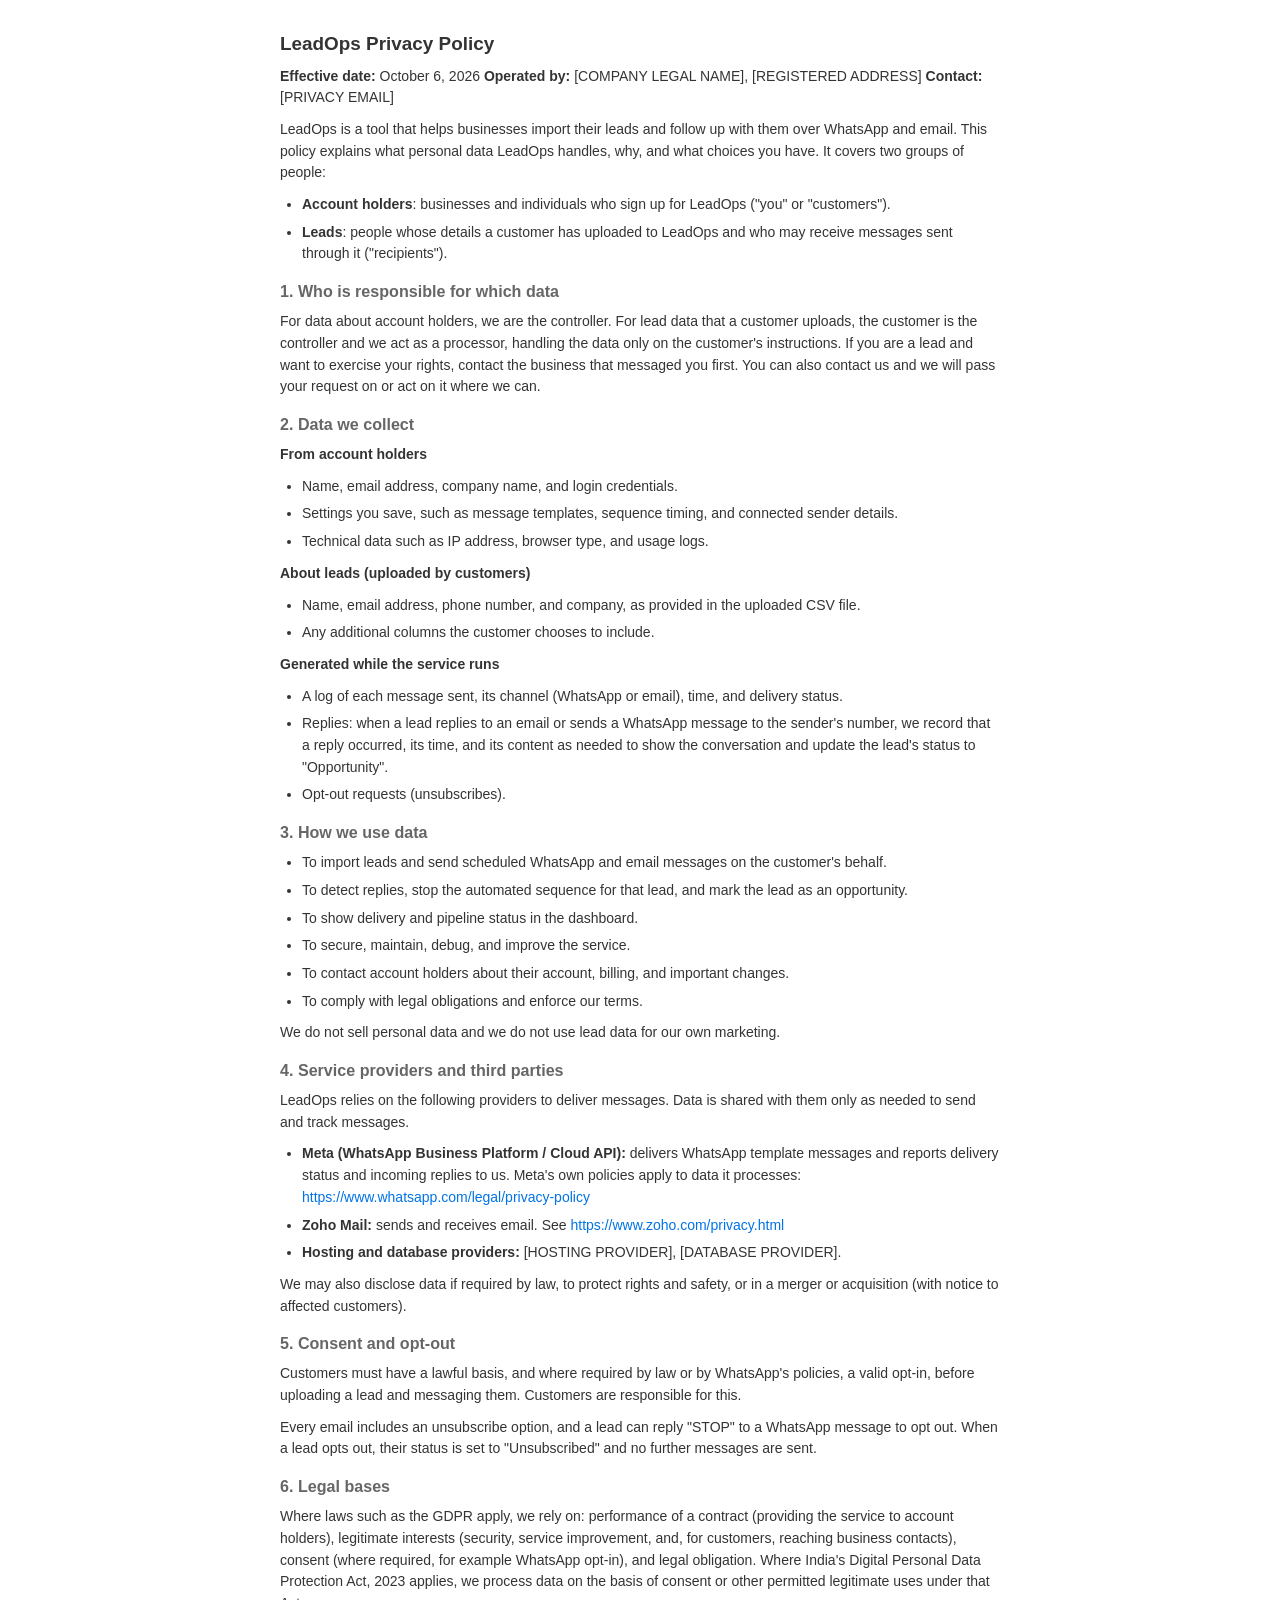
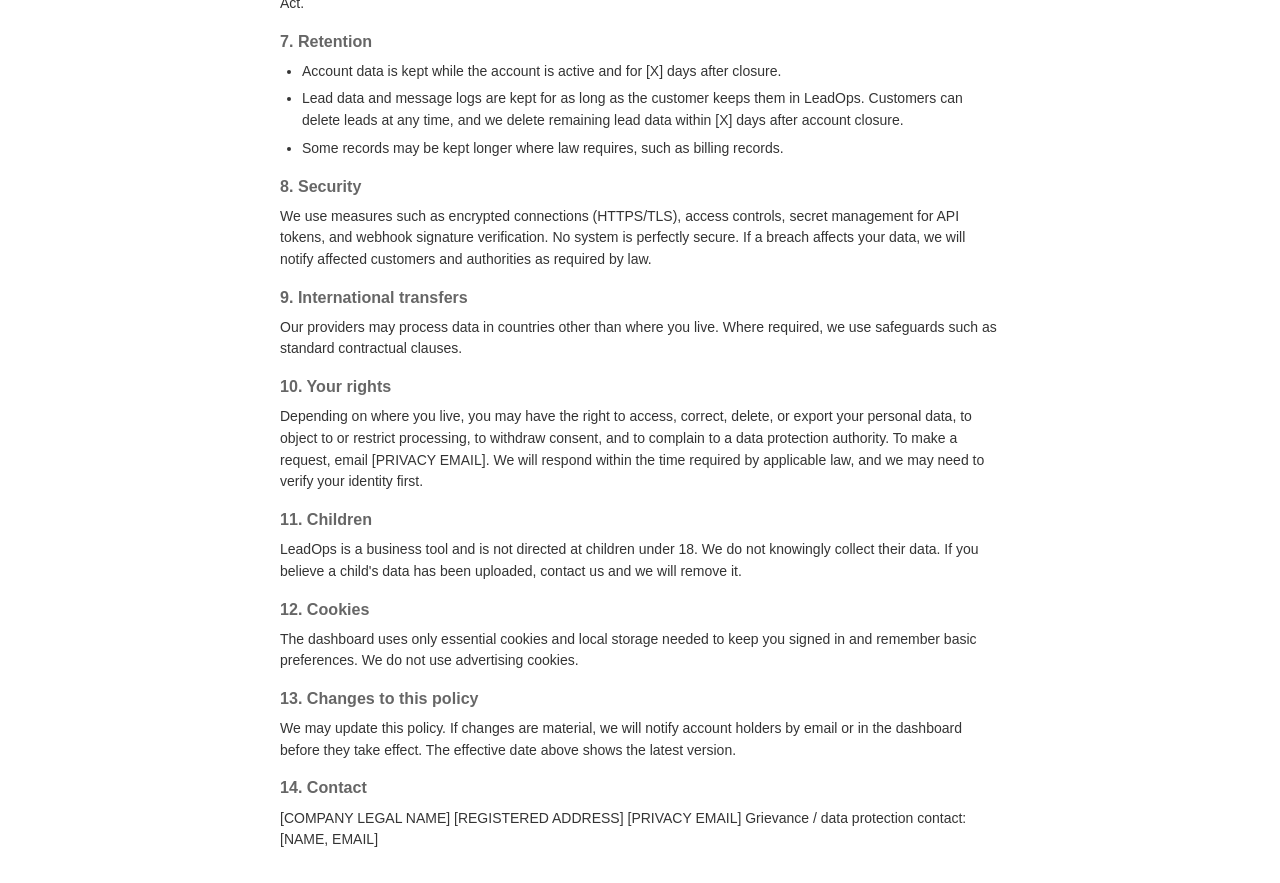
==== index.html @ 6d4130c2 "Add files via upload" ====
<!doctype html><html><head><meta charset=utf8><meta name=viewport content="width=device-width,initial-scale=1,viewport-fit=cover"><style>:root{box-sizing:border-box;padding-top:env(safe-area-inset-top,0px);padding-bottom:env(safe-area-inset-bottom,0px)}html{scroll-padding-top:env(safe-area-inset-top,0px)}</style><style>:root{color-scheme:light dark;--md-bg:#fff;--md-text:rgba(0,0,0,.8);--md-muted:rgba(0,0,0,.6);--md-fill:rgba(0,0,0,.04);--md-fill-strong:rgba(0,0,0,.06);--md-rule:rgba(0,0,0,.1);--md-rule-strong:rgba(0,0,0,.16);--md-link:hsl(210 100% 45%)}@media (prefers-color-scheme:dark){:root:where(:not([data-theme="light"])){--md-bg:#0d0d0d;--md-text:rgba(255,255,255,.85);--md-muted:rgba(255,255,255,.6);--md-fill:rgba(255,255,255,.06);--md-fill-strong:rgba(255,255,255,.09);--md-rule:rgba(255,255,255,.14);--md-rule-strong:rgba(255,255,255,.22);--md-link:hsl(210 100% 72%)}}:root[data-theme="dark"]{color-scheme:dark;--md-bg:#0d0d0d;--md-text:rgba(255,255,255,.85);--md-muted:rgba(255,255,255,.6);--md-fill:rgba(255,255,255,.06);--md-fill-strong:rgba(255,255,255,.09);--md-rule:rgba(255,255,255,.14);--md-rule-strong:rgba(255,255,255,.22);--md-link:hsl(210 100% 72%)}:root[data-theme="light"]{color-scheme:light}@media print{:root,:root[data-theme="dark"]{color-scheme:light;--md-bg:#fff;--md-text:rgba(0,0,0,.8);--md-muted:rgba(0,0,0,.6);--md-fill:rgba(0,0,0,.04);--md-fill-strong:rgba(0,0,0,.06);--md-rule:rgba(0,0,0,.1);--md-rule-strong:rgba(0,0,0,.16);--md-link:hsl(210 100% 45%)}}body{background:var(--md-bg);color:var(--md-text);max-width:720px;margin:0 auto;padding:32px;display:flex;flex-direction:column;gap:10px;font:14px/1.55 -apple-system,BlinkMacSystemFont,'SF Pro','Segoe UI',sans-serif;overflow-wrap:break-word}body>:first-child{margin-top:0}h1,h2,h3,h4,h5,h6{margin:6px 0 0;line-height:1.25;font-weight:600;text-wrap:balance}h1{font-size:1.35em}h2{font-size:1.15em;color:var(--md-muted)}h3,h4,h5,h6{font-size:1em}p,ul,ol,blockquote,table,pre,hr{margin:0}strong{font-weight:600}a{color:var(--md-link);text-decoration:none}a:hover{text-decoration:underline}ul,ol{display:flex;flex-direction:column;gap:6px;padding-left:22px}ul{list-style:disc}ol{list-style:decimal}:is(li,td,th)>*+:is(p,ul,ol,blockquote){margin-top:6px}blockquote{display:flex;flex-direction:column;gap:10px;border-left:2px solid var(--md-rule);padding-left:10px;color:var(--md-muted)}:not(pre)>code{background:var(--md-fill);padding:1px 3px;border-radius:4px;font:.92em 'SF Mono',ui-monospace,Menlo,Consolas,monospace}a>code{background:none;color:inherit}pre{background:var(--md-fill);padding:10px 12px;border-radius:6px;overflow-x:auto;font:12px/1.5 'SF Mono',ui-monospace,Menlo,Consolas,monospace;margin-block:4px}pre code{background:none;padding:0;font:inherit}table{width:100%;border-collapse:separate;border-spacing:2px;font:inherit}th,td{padding:6px 8px;border-radius:3px;text-align:left;vertical-align:top}th{background:var(--md-fill-strong);font-weight:600}td{background:var(--md-fill)}:is(th,td) :not(pre)>code{background:transparent}hr{border:0;border-top:1px solid var(--md-rule-strong);margin-block:10px}img{max-width:100%;height:auto;border-radius:4px}</style>
</head><body>
<h1>LeadOps Privacy Policy</h1>
<p><strong>Effective date:</strong> October 6, 2026
<strong>Operated by:</strong> [COMPANY LEGAL NAME], [REGISTERED ADDRESS]
<strong>Contact:</strong> [PRIVACY EMAIL]</p>
<p>LeadOps is a tool that helps businesses import their leads and follow up with them over WhatsApp and email. This policy explains what personal data LeadOps handles, why, and what choices you have. It covers two groups of people:</p>
<ul>
<li><strong>Account holders</strong>: businesses and individuals who sign up for LeadOps (&quot;you&quot; or &quot;customers&quot;).</li>
<li><strong>Leads</strong>: people whose details a customer has uploaded to LeadOps and who may receive messages sent through it (&quot;recipients&quot;).</li>
</ul>
<h2>1. Who is responsible for which data</h2>
<p>For data about account holders, we are the controller. For lead data that a customer uploads, the customer is the controller and we act as a processor, handling the data only on the customer's instructions. If you are a lead and want to exercise your rights, contact the business that messaged you first. You can also contact us and we will pass your request on or act on it where we can.</p>
<h2>2. Data we collect</h2>
<p><strong>From account holders</strong></p>
<ul>
<li>Name, email address, company name, and login credentials.</li>
<li>Settings you save, such as message templates, sequence timing, and connected sender details.</li>
<li>Technical data such as IP address, browser type, and usage logs.</li>
</ul>
<p><strong>About leads (uploaded by customers)</strong></p>
<ul>
<li>Name, email address, phone number, and company, as provided in the uploaded CSV file.</li>
<li>Any additional columns the customer chooses to include.</li>
</ul>
<p><strong>Generated while the service runs</strong></p>
<ul>
<li>A log of each message sent, its channel (WhatsApp or email), time, and delivery status.</li>
<li>Replies: when a lead replies to an email or sends a WhatsApp message to the sender's number, we record that a reply occurred, its time, and its content as needed to show the conversation and update the lead's status to &quot;Opportunity&quot;.</li>
<li>Opt-out requests (unsubscribes).</li>
</ul>
<h2>3. How we use data</h2>
<ul>
<li>To import leads and send scheduled WhatsApp and email messages on the customer's behalf.</li>
<li>To detect replies, stop the automated sequence for that lead, and mark the lead as an opportunity.</li>
<li>To show delivery and pipeline status in the dashboard.</li>
<li>To secure, maintain, debug, and improve the service.</li>
<li>To contact account holders about their account, billing, and important changes.</li>
<li>To comply with legal obligations and enforce our terms.</li>
</ul>
<p>We do not sell personal data and we do not use lead data for our own marketing.</p>
<h2>4. Service providers and third parties</h2>
<p>LeadOps relies on the following providers to deliver messages. Data is shared with them only as needed to send and track messages.</p>
<ul>
<li><strong>Meta (WhatsApp Business Platform / Cloud API):</strong> delivers WhatsApp template messages and reports delivery status and incoming replies to us. Meta's own policies apply to data it processes: <a href="https://www.whatsapp.com/legal/privacy-policy">https://www.whatsapp.com/legal/privacy-policy</a></li>
<li><strong>Zoho Mail:</strong> sends and receives email. See <a href="https://www.zoho.com/privacy.html">https://www.zoho.com/privacy.html</a></li>
<li><strong>Hosting and database providers:</strong> [HOSTING PROVIDER], [DATABASE PROVIDER].</li>
</ul>
<p>We may also disclose data if required by law, to protect rights and safety, or in a merger or acquisition (with notice to affected customers).</p>
<h2>5. Consent and opt-out</h2>
<p>Customers must have a lawful basis, and where required by law or by WhatsApp's policies, a valid opt-in, before uploading a lead and messaging them. Customers are responsible for this.</p>
<p>Every email includes an unsubscribe option, and a lead can reply &quot;STOP&quot; to a WhatsApp message to opt out. When a lead opts out, their status is set to &quot;Unsubscribed&quot; and no further messages are sent.</p>
<h2>6. Legal bases</h2>
<p>Where laws such as the GDPR apply, we rely on: performance of a contract (providing the service to account holders), legitimate interests (security, service improvement, and, for customers, reaching business contacts), consent (where required, for example WhatsApp opt-in), and legal obligation. Where India's Digital Personal Data Protection Act, 2023 applies, we process data on the basis of consent or other permitted legitimate uses under that Act.</p>
<h2>7. Retention</h2>
<ul>
<li>Account data is kept while the account is active and for [X] days after closure.</li>
<li>Lead data and message logs are kept for as long as the customer keeps them in LeadOps. Customers can delete leads at any time, and we delete remaining lead data within [X] days after account closure.</li>
<li>Some records may be kept longer where law requires, such as billing records.</li>
</ul>
<h2>8. Security</h2>
<p>We use measures such as encrypted connections (HTTPS/TLS), access controls, secret management for API tokens, and webhook signature verification. No system is perfectly secure. If a breach affects your data, we will notify affected customers and authorities as required by law.</p>
<h2>9. International transfers</h2>
<p>Our providers may process data in countries other than where you live. Where required, we use safeguards such as standard contractual clauses.</p>
<h2>10. Your rights</h2>
<p>Depending on where you live, you may have the right to access, correct, delete, or export your personal data, to object to or restrict processing, to withdraw consent, and to complain to a data protection authority. To make a request, email [PRIVACY EMAIL]. We will respond within the time required by applicable law, and we may need to verify your identity first.</p>
<h2>11. Children</h2>
<p>LeadOps is a business tool and is not directed at children under 18. We do not knowingly collect their data. If you believe a child's data has been uploaded, contact us and we will remove it.</p>
<h2>12. Cookies</h2>
<p>The dashboard uses only essential cookies and local storage needed to keep you signed in and remember basic preferences. We do not use advertising cookies.</p>
<h2>13. Changes to this policy</h2>
<p>We may update this policy. If changes are material, we will notify account holders by email or in the dashboard before they take effect. The effective date above shows the latest version.</p>
<h2>14. Contact</h2>
<p>[COMPANY LEGAL NAME]
[REGISTERED ADDRESS]
[PRIVACY EMAIL]
Grievance / data protection contact: [NAME, EMAIL]</p>

</body></html>
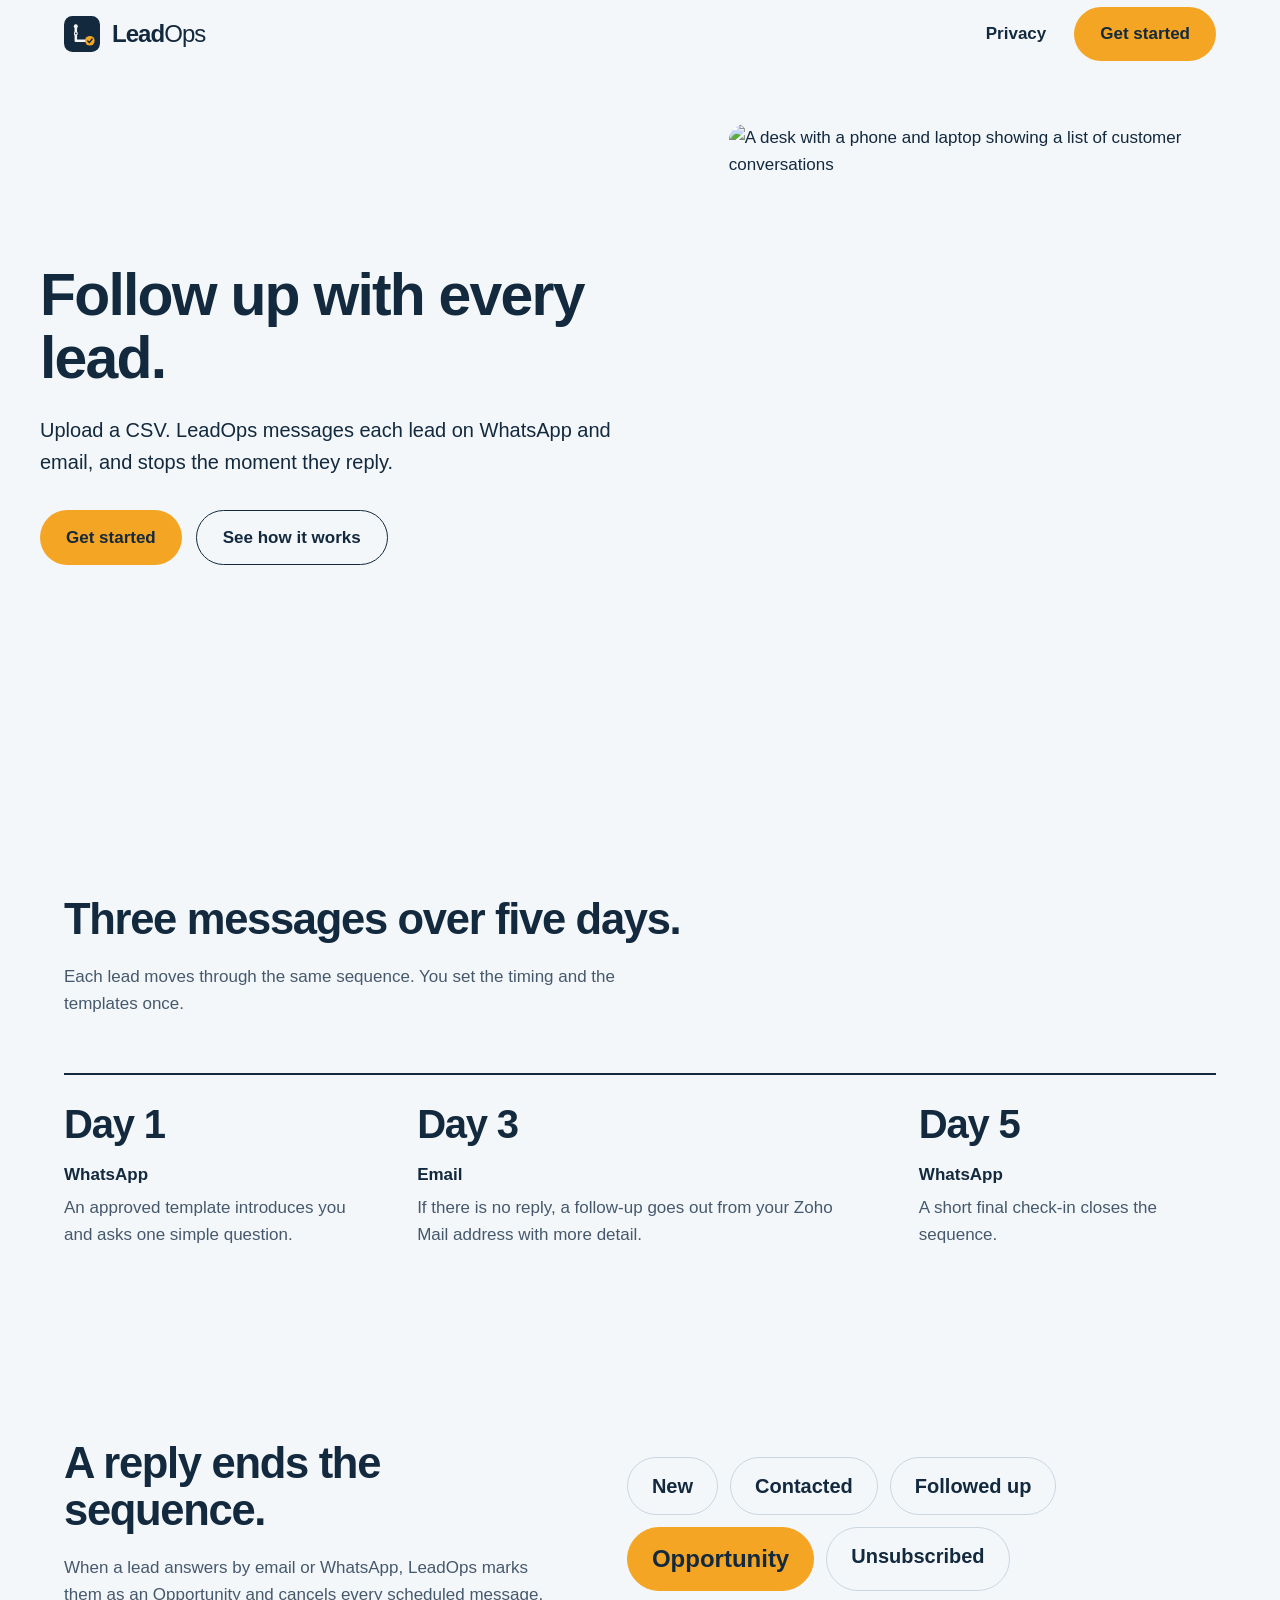
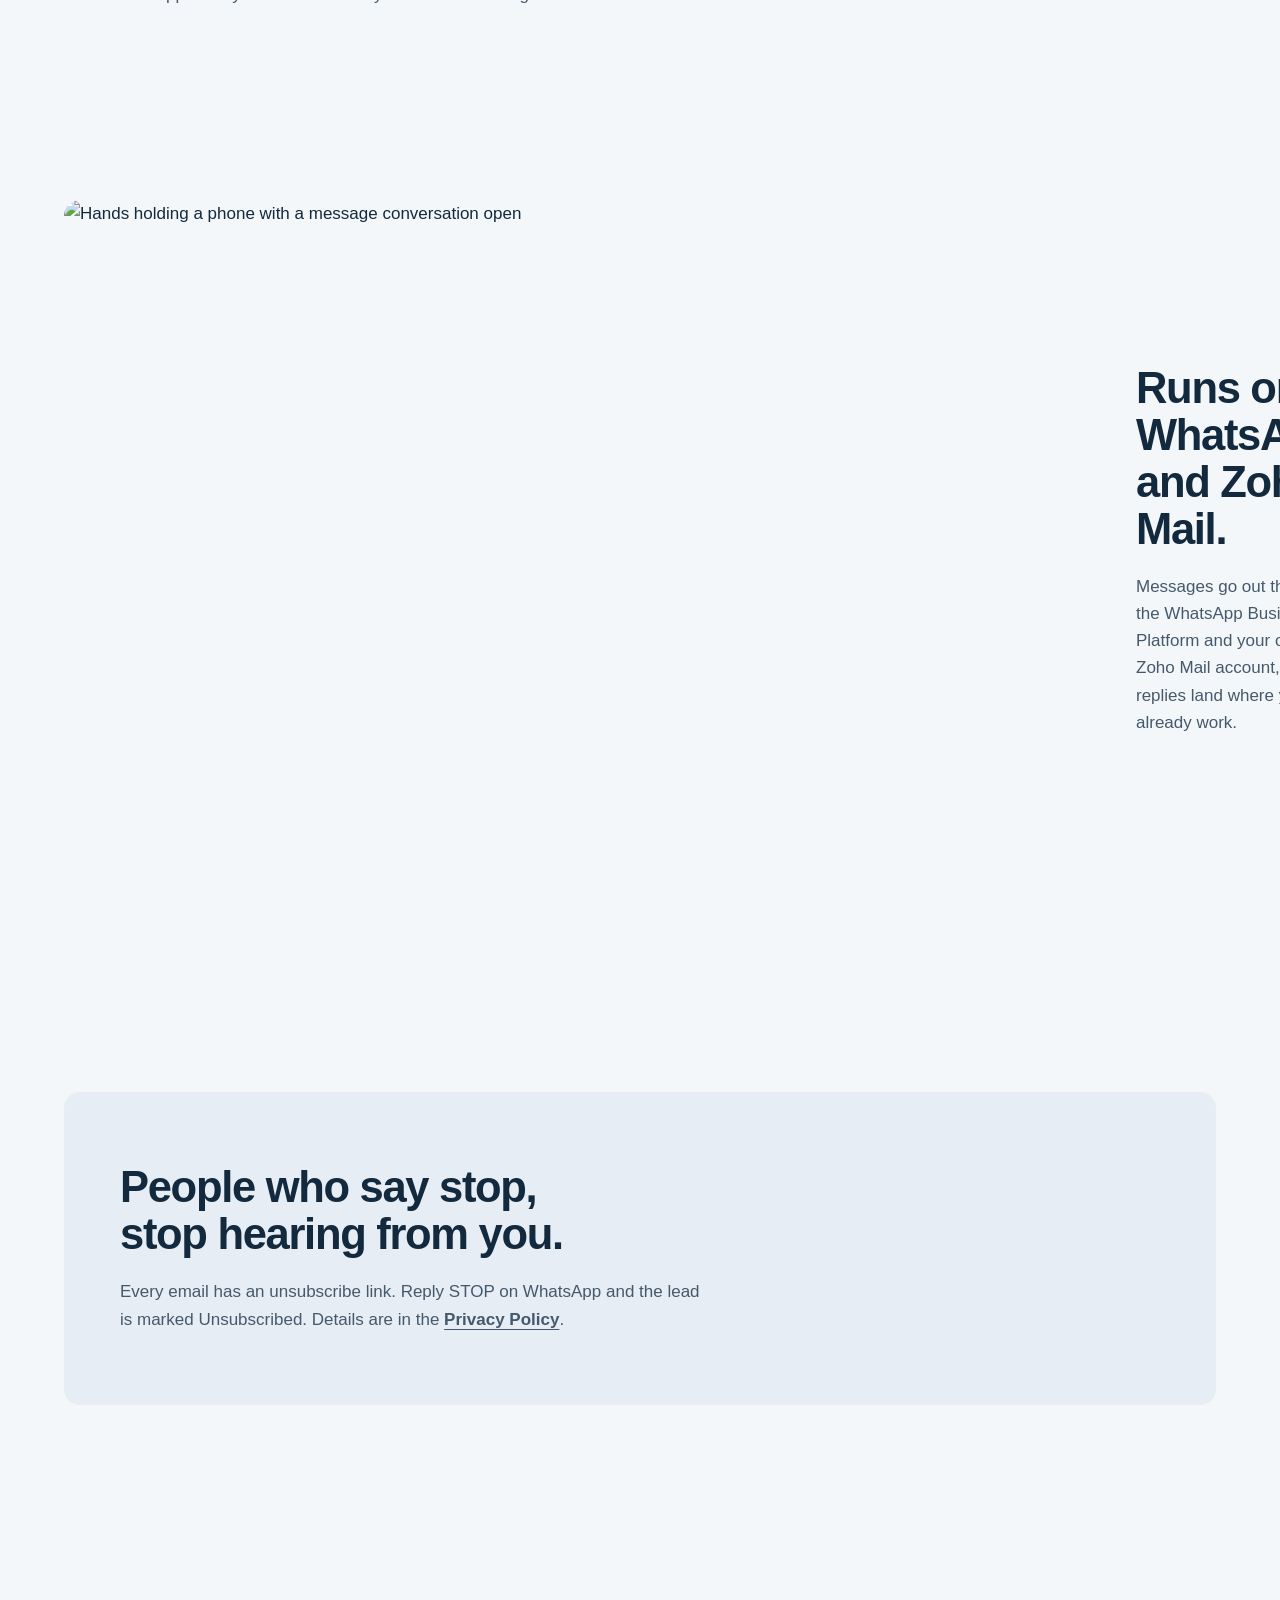
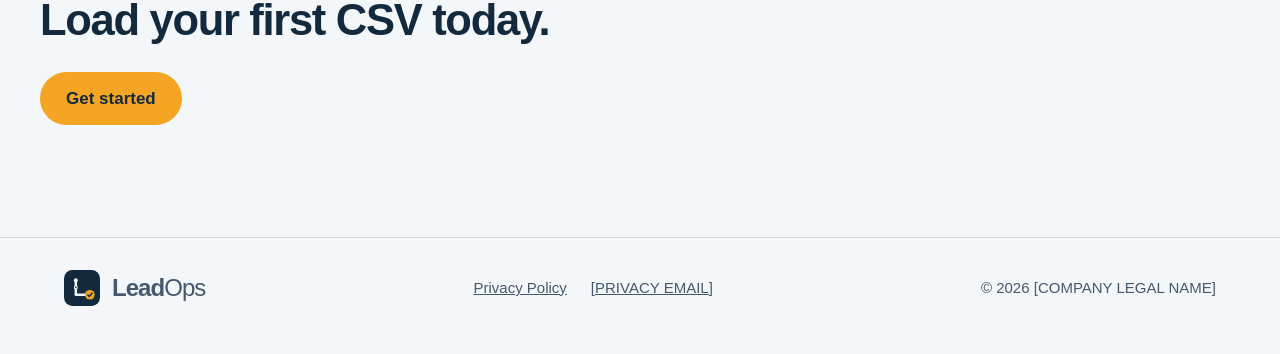
==== commit 2978c87f: "Add files via upload" ====
--- a/index.html
+++ b/index.html
@@ -1,79 +1,56 @@
-<!doctype html><html><head><meta charset=utf8><meta name=viewport content="width=device-width,initial-scale=1,viewport-fit=cover"><style>:root{box-sizing:border-box;padding-top:env(safe-area-inset-top,0px);padding-bottom:env(safe-area-inset-bottom,0px)}html{scroll-padding-top:env(safe-area-inset-top,0px)}</style><style>:root{color-scheme:light dark;--md-bg:#fff;--md-text:rgba(0,0,0,.8);--md-muted:rgba(0,0,0,.6);--md-fill:rgba(0,0,0,.04);--md-fill-strong:rgba(0,0,0,.06);--md-rule:rgba(0,0,0,.1);--md-rule-strong:rgba(0,0,0,.16);--md-link:hsl(210 100% 45%)}@media (prefers-color-scheme:dark){:root:where(:not([data-theme="light"])){--md-bg:#0d0d0d;--md-text:rgba(255,255,255,.85);--md-muted:rgba(255,255,255,.6);--md-fill:rgba(255,255,255,.06);--md-fill-strong:rgba(255,255,255,.09);--md-rule:rgba(255,255,255,.14);--md-rule-strong:rgba(255,255,255,.22);--md-link:hsl(210 100% 72%)}}:root[data-theme="dark"]{color-scheme:dark;--md-bg:#0d0d0d;--md-text:rgba(255,255,255,.85);--md-muted:rgba(255,255,255,.6);--md-fill:rgba(255,255,255,.06);--md-fill-strong:rgba(255,255,255,.09);--md-rule:rgba(255,255,255,.14);--md-rule-strong:rgba(255,255,255,.22);--md-link:hsl(210 100% 72%)}:root[data-theme="light"]{color-scheme:light}@media print{:root,:root[data-theme="dark"]{color-scheme:light;--md-bg:#fff;--md-text:rgba(0,0,0,.8);--md-muted:rgba(0,0,0,.6);--md-fill:rgba(0,0,0,.04);--md-fill-strong:rgba(0,0,0,.06);--md-rule:rgba(0,0,0,.1);--md-rule-strong:rgba(0,0,0,.16);--md-link:hsl(210 100% 45%)}}body{background:var(--md-bg);color:var(--md-text);max-width:720px;margin:0 auto;padding:32px;display:flex;flex-direction:column;gap:10px;font:14px/1.55 -apple-system,BlinkMacSystemFont,'SF Pro','Segoe UI',sans-serif;overflow-wrap:break-word}body>:first-child{margin-top:0}h1,h2,h3,h4,h5,h6{margin:6px 0 0;line-height:1.25;font-weight:600;text-wrap:balance}h1{font-size:1.35em}h2{font-size:1.15em;color:var(--md-muted)}h3,h4,h5,h6{font-size:1em}p,ul,ol,blockquote,table,pre,hr{margin:0}strong{font-weight:600}a{color:var(--md-link);text-decoration:none}a:hover{text-decoration:underline}ul,ol{display:flex;flex-direction:column;gap:6px;padding-left:22px}ul{list-style:disc}ol{list-style:decimal}:is(li,td,th)>*+:is(p,ul,ol,blockquote){margin-top:6px}blockquote{display:flex;flex-direction:column;gap:10px;border-left:2px solid var(--md-rule);padding-left:10px;color:var(--md-muted)}:not(pre)>code{background:var(--md-fill);padding:1px 3px;border-radius:4px;font:.92em 'SF Mono',ui-monospace,Menlo,Consolas,monospace}a>code{background:none;color:inherit}pre{background:var(--md-fill);padding:10px 12px;border-radius:6px;overflow-x:auto;font:12px/1.5 'SF Mono',ui-monospace,Menlo,Consolas,monospace;margin-block:4px}pre code{background:none;padding:0;font:inherit}table{width:100%;border-collapse:separate;border-spacing:2px;font:inherit}th,td{padding:6px 8px;border-radius:3px;text-align:left;vertical-align:top}th{background:var(--md-fill-strong);font-weight:600}td{background:var(--md-fill)}:is(th,td) :not(pre)>code{background:transparent}hr{border:0;border-top:1px solid var(--md-rule-strong);margin-block:10px}img{max-width:100%;height:auto;border-radius:4px}</style>
+<!doctype html>
+<html lang="en"><head><meta charset="utf-8"><meta name="viewport" content="width=device-width,initial-scale=1"><link rel="icon" href="favicon.svg" type="image/svg+xml"><link rel="preload" href="fonts/PlusJakartaSans.ttf" as="font" type="font/ttf" crossorigin><link rel="stylesheet" href="styles.css">
+<title>LeadOps | Follow up with every lead</title>
+<meta name="description" content="Upload a CSV. LeadOps follows up with each lead on WhatsApp and email, and stops the moment they reply.">
 </head><body>
-<h1>LeadOps Privacy Policy</h1>
-<p><strong>Effective date:</strong> October 6, 2026
-<strong>Operated by:</strong> [COMPANY LEGAL NAME], [REGISTERED ADDRESS]
-<strong>Contact:</strong> [PRIVACY EMAIL]</p>
-<p>LeadOps is a tool that helps businesses import their leads and follow up with them over WhatsApp and email. This policy explains what personal data LeadOps handles, why, and what choices you have. It covers two groups of people:</p>
-<ul>
-<li><strong>Account holders</strong>: businesses and individuals who sign up for LeadOps (&quot;you&quot; or &quot;customers&quot;).</li>
-<li><strong>Leads</strong>: people whose details a customer has uploaded to LeadOps and who may receive messages sent through it (&quot;recipients&quot;).</li>
-</ul>
-<h2>1. Who is responsible for which data</h2>
-<p>For data about account holders, we are the controller. For lead data that a customer uploads, the customer is the controller and we act as a processor, handling the data only on the customer's instructions. If you are a lead and want to exercise your rights, contact the business that messaged you first. You can also contact us and we will pass your request on or act on it where we can.</p>
-<h2>2. Data we collect</h2>
-<p><strong>From account holders</strong></p>
-<ul>
-<li>Name, email address, company name, and login credentials.</li>
-<li>Settings you save, such as message templates, sequence timing, and connected sender details.</li>
-<li>Technical data such as IP address, browser type, and usage logs.</li>
-</ul>
-<p><strong>About leads (uploaded by customers)</strong></p>
-<ul>
-<li>Name, email address, phone number, and company, as provided in the uploaded CSV file.</li>
-<li>Any additional columns the customer chooses to include.</li>
-</ul>
-<p><strong>Generated while the service runs</strong></p>
-<ul>
-<li>A log of each message sent, its channel (WhatsApp or email), time, and delivery status.</li>
-<li>Replies: when a lead replies to an email or sends a WhatsApp message to the sender's number, we record that a reply occurred, its time, and its content as needed to show the conversation and update the lead's status to &quot;Opportunity&quot;.</li>
-<li>Opt-out requests (unsubscribes).</li>
-</ul>
-<h2>3. How we use data</h2>
-<ul>
-<li>To import leads and send scheduled WhatsApp and email messages on the customer's behalf.</li>
-<li>To detect replies, stop the automated sequence for that lead, and mark the lead as an opportunity.</li>
-<li>To show delivery and pipeline status in the dashboard.</li>
-<li>To secure, maintain, debug, and improve the service.</li>
-<li>To contact account holders about their account, billing, and important changes.</li>
-<li>To comply with legal obligations and enforce our terms.</li>
-</ul>
-<p>We do not sell personal data and we do not use lead data for our own marketing.</p>
-<h2>4. Service providers and third parties</h2>
-<p>LeadOps relies on the following providers to deliver messages. Data is shared with them only as needed to send and track messages.</p>
-<ul>
-<li><strong>Meta (WhatsApp Business Platform / Cloud API):</strong> delivers WhatsApp template messages and reports delivery status and incoming replies to us. Meta's own policies apply to data it processes: <a href="https://www.whatsapp.com/legal/privacy-policy">https://www.whatsapp.com/legal/privacy-policy</a></li>
-<li><strong>Zoho Mail:</strong> sends and receives email. See <a href="https://www.zoho.com/privacy.html">https://www.zoho.com/privacy.html</a></li>
-<li><strong>Hosting and database providers:</strong> [HOSTING PROVIDER], [DATABASE PROVIDER].</li>
-</ul>
-<p>We may also disclose data if required by law, to protect rights and safety, or in a merger or acquisition (with notice to affected customers).</p>
-<h2>5. Consent and opt-out</h2>
-<p>Customers must have a lawful basis, and where required by law or by WhatsApp's policies, a valid opt-in, before uploading a lead and messaging them. Customers are responsible for this.</p>
-<p>Every email includes an unsubscribe option, and a lead can reply &quot;STOP&quot; to a WhatsApp message to opt out. When a lead opts out, their status is set to &quot;Unsubscribed&quot; and no further messages are sent.</p>
-<h2>6. Legal bases</h2>
-<p>Where laws such as the GDPR apply, we rely on: performance of a contract (providing the service to account holders), legitimate interests (security, service improvement, and, for customers, reaching business contacts), consent (where required, for example WhatsApp opt-in), and legal obligation. Where India's Digital Personal Data Protection Act, 2023 applies, we process data on the basis of consent or other permitted legitimate uses under that Act.</p>
-<h2>7. Retention</h2>
-<ul>
-<li>Account data is kept while the account is active and for [X] days after closure.</li>
-<li>Lead data and message logs are kept for as long as the customer keeps them in LeadOps. Customers can delete leads at any time, and we delete remaining lead data within [X] days after account closure.</li>
-<li>Some records may be kept longer where law requires, such as billing records.</li>
-</ul>
-<h2>8. Security</h2>
-<p>We use measures such as encrypted connections (HTTPS/TLS), access controls, secret management for API tokens, and webhook signature verification. No system is perfectly secure. If a breach affects your data, we will notify affected customers and authorities as required by law.</p>
-<h2>9. International transfers</h2>
-<p>Our providers may process data in countries other than where you live. Where required, we use safeguards such as standard contractual clauses.</p>
-<h2>10. Your rights</h2>
-<p>Depending on where you live, you may have the right to access, correct, delete, or export your personal data, to object to or restrict processing, to withdraw consent, and to complain to a data protection authority. To make a request, email [PRIVACY EMAIL]. We will respond within the time required by applicable law, and we may need to verify your identity first.</p>
-<h2>11. Children</h2>
-<p>LeadOps is a business tool and is not directed at children under 18. We do not knowingly collect their data. If you believe a child's data has been uploaded, contact us and we will remove it.</p>
-<h2>12. Cookies</h2>
-<p>The dashboard uses only essential cookies and local storage needed to keep you signed in and remember basic preferences. We do not use advertising cookies.</p>
-<h2>13. Changes to this policy</h2>
-<p>We may update this policy. If changes are material, we will notify account holders by email or in the dashboard before they take effect. The effective date above shows the latest version.</p>
-<h2>14. Contact</h2>
-<p>[COMPANY LEGAL NAME]
-[REGISTERED ADDRESS]
-[PRIVACY EMAIL]
-Grievance / data protection contact: [NAME, EMAIL]</p>
+<header class="wrap nav"><a class="brand" href="index.html" aria-label="LeadOps home"><svg viewBox="0 0 128 128" aria-hidden="true"><rect class="tile" width="128" height="128" rx="30"/><path d="M42 36V88H92" fill="none" stroke="#F4F7FA" stroke-width="9" stroke-linecap="round" stroke-linejoin="round"/><circle cx="42" cy="36" r="7" fill="#F4F7FA"/><circle class="tile" cx="42" cy="62" r="5" stroke="#F4F7FA" stroke-width="4"/><circle cx="92" cy="88" r="17" fill="#F5A524"/><path d="M84.5 88.5L90 94 100 82" fill="none" stroke="#13293D" stroke-width="5" stroke-linecap="round" stroke-linejoin="round"/></svg><span><b>Lead</b><span>Ops</span></span></a><div class="nav-r"><a class="plain" href="privacy.html">Privacy</a><!-- TODO: point to your signup route --><a class="btn btn-primary" href="/signup">Get started</a></div></header>
+<main>
+<div class="wrap hero">
+ <div>
+  <h1>Follow up with every lead.</h1>
+  <p>Upload a CSV. LeadOps messages each lead on WhatsApp and email, and stops the moment they reply.</p>
+  <div class="row"><a class="btn btn-primary" href="/signup">Get started</a><a class="btn btn-ghost" href="#how">See how it works</a></div>
+ </div>
+ <!-- TODO: replace with a real product or customer photo, 1000x1250 -->
+ <img src="https://picsum.photos/seed/leadops-desk-phone/1000/1250" width="1000" height="1250" alt="A desk with a phone and laptop showing a list of customer conversations" fetchpriority="high">
+</div>
 
-</body></html>+<section id="how"><div class="wrap">
+ <h2>Three messages over five days.</h2>
+ <p>Each lead moves through the same sequence. You set the timing and the templates once.</p>
+ <div class="rail">
+  <div><h3>Day 1</h3><strong>WhatsApp</strong><p>An approved template introduces you and asks one simple question.</p></div>
+  <div><h3>Day 3</h3><strong>Email</strong><p>If there is no reply, a follow-up goes out from your Zoho Mail address with more detail.</p></div>
+  <div><h3>Day 5</h3><strong>WhatsApp</strong><p>A short final check-in closes the sequence.</p></div>
+ </div>
+</div></section>
+
+<section><div class="wrap split">
+ <div>
+  <h2>A reply ends the sequence.</h2>
+  <p>When a lead answers by email or WhatsApp, LeadOps marks them as an Opportunity and cancels every scheduled message.</p>
+ </div>
+ <div class="stages" aria-label="Lead statuses"><span>New</span><span>Contacted</span><span>Followed up</span><span class="win">Opportunity</span><span>Unsubscribed</span></div>
+</div></section>
+
+<section><div class="wrap split flip">
+ <!-- TODO: replace with a real photo, 1000x700 -->
+ <img src="https://picsum.photos/seed/leadops-inbox-replies/1000/700" width="1000" height="700" alt="Hands holding a phone with a message conversation open" loading="lazy">
+ <div>
+  <h2>Runs on WhatsApp and Zoho Mail.</h2>
+  <p>Messages go out through the WhatsApp Business Platform and your own Zoho Mail account, so replies land where you already work.</p>
+ </div>
+</div></section>
+
+<section><div class="wrap"><div class="band">
+ <h2>People who say stop, stop hearing from you.</h2>
+ <p>Every email has an unsubscribe link. Reply STOP on WhatsApp and the lead is marked Unsubscribed. Details are in the <a href="privacy.html">Privacy Policy</a>.</p>
+</div></div></section>
+
+<div class="wrap end">
+ <h2>Load your first CSV today.</h2>
+ <div class="row"><a class="btn btn-primary" href="/signup">Get started</a></div>
+</div>
+</main>
+<footer><div class="wrap foot"><a class="brand" href="index.html" aria-label="LeadOps home"><svg viewBox="0 0 128 128" aria-hidden="true"><rect class="tile" width="128" height="128" rx="30"/><path d="M42 36V88H92" fill="none" stroke="#F4F7FA" stroke-width="9" stroke-linecap="round" stroke-linejoin="round"/><circle cx="42" cy="36" r="7" fill="#F4F7FA"/><circle class="tile" cx="42" cy="62" r="5" stroke="#F4F7FA" stroke-width="4"/><circle cx="92" cy="88" r="17" fill="#F5A524"/><path d="M84.5 88.5L90 94 100 82" fill="none" stroke="#13293D" stroke-width="5" stroke-linecap="round" stroke-linejoin="round"/></svg><span><b>Lead</b><span>Ops</span></span></a><nav><a href="privacy.html">Privacy Policy</a><a href="mailto:[PRIVACY EMAIL]">[PRIVACY EMAIL]</a></nav><span>&copy; 2026 [COMPANY LEGAL NAME]</span></div></footer>
+</body></html>
--- a/styles.css
+++ b/styles.css
@@ -0,0 +1,76 @@
+/* LeadOps site styles. Shape rule: buttons and tags are full-pill, images/panels use 16px. One accent (amber). */
+@font-face{font-family:"Plus Jakarta Sans";src:url("fonts/PlusJakartaSans.ttf") format("truetype");font-weight:200 800;font-display:swap}
+:root{color-scheme:light dark;--bg:#F4F7FA;--surface:#E6EDF4;--ink:#13293D;--muted:#46596C;--line:#CBD6E1;--accent:#F5A524;--on-accent:#13293D;--tile:#13293D;--r:16px}
+@media (prefers-color-scheme:dark){:root{--bg:#0E1B28;--surface:#15293B;--ink:#E8EEF4;--muted:#A3B5C6;--line:#26405A;--tile:#1E3F5E}}
+*{box-sizing:border-box}
+html{scroll-behavior:smooth}
+body{margin:0;background:var(--bg);color:var(--ink);font:400 1.0625rem/1.6 "Plus Jakarta Sans","Helvetica Neue",Arial,sans-serif;-webkit-font-smoothing:antialiased}
+img{display:block;max-width:100%}
+a{color:inherit}
+:focus-visible{outline:3px solid var(--accent);outline-offset:3px;border-radius:6px}
+.wrap{max-width:1200px;margin:0 auto;padding:0 24px}
+h1,h2,h3{margin:0;letter-spacing:-.03em;line-height:1.08;font-weight:800}
+h1{font-size:clamp(2.4rem,4.6vw,3.75rem)}
+h2{font-size:clamp(1.9rem,3.4vw,2.75rem)}
+p{margin:0;max-width:62ch;color:var(--muted)}
+/* nav */
+.nav{height:68px;display:flex;align-items:center;justify-content:space-between}
+.brand{display:flex;align-items:center;gap:12px;text-decoration:none;font-size:1.5rem;letter-spacing:-.04em;line-height:1}
+.brand b{font-weight:800}.brand span{font-weight:400}
+.brand svg{width:36px;height:36px}.tile{fill:var(--tile)}
+.nav-r{display:flex;align-items:center;gap:28px}
+.nav-r a.plain{text-decoration:none;font-weight:600}
+.nav-r a.plain:hover{text-decoration:underline;text-underline-offset:4px}
+/* buttons */
+.btn{display:inline-flex;align-items:center;white-space:nowrap;padding:13px 26px;border-radius:999px;font-weight:700;text-decoration:none;transition:transform .25s cubic-bezier(.16,1,.3,1)}
+.btn:hover{transform:translateY(-2px)}.btn:active{transform:translateY(1px) scale(.98)}
+.btn-primary{background:var(--accent);color:var(--on-accent)}
+.btn-ghost{border:1.5px solid var(--ink)}
+.row{display:flex;gap:14px;flex-wrap:wrap;margin-top:32px}
+/* hero */
+.hero{display:grid;grid-template-columns:1.1fr .9fr;gap:64px;align-items:center;padding:56px 0 96px}
+.hero p{margin-top:24px;font-size:1.25rem;color:var(--ink)}
+.hero img{width:100%;aspect-ratio:4/5;max-height:580px;object-fit:cover;border-radius:var(--r)}
+section{padding:96px 0}
+section h2+p{margin-top:20px}
+/* sequence rail */
+.rail{display:grid;grid-template-columns:2fr 3fr 2fr;gap:0 56px;margin-top:56px;border-top:2px solid var(--ink);padding-top:28px}
+.rail h3{font-size:2.5rem}
+.rail strong{display:block;margin:14px 0 6px;font-size:1.0625rem}
+/* statuses */
+.split{display:grid;grid-template-columns:5fr 6fr;gap:72px;align-items:center}
+.stages{display:flex;flex-wrap:wrap;gap:12px}
+.stages span{padding:12px 24px;border-radius:999px;font-size:1.25rem;font-weight:700;border:1.5px solid var(--line)}
+.stages .win{background:var(--accent);border-color:var(--accent);color:var(--on-accent);font-size:1.5rem}
+/* channels */
+.split.flip{grid-template-columns:6fr 5fr}
+.split img{width:100%;aspect-ratio:10/7;object-fit:cover;border-radius:var(--r)}
+/* band + cta */
+.band{background:var(--surface);border-radius:var(--r);padding:72px 56px}
+.band h2{max-width:20ch}
+.band a{font-weight:700;text-underline-offset:4px}
+.end{padding:96px 0 112px}
+.end .row{margin-top:28px}
+/* footer */
+footer{border-top:1.5px solid var(--line);padding:32px 0 48px}
+.foot{display:flex;justify-content:space-between;align-items:center;gap:24px;flex-wrap:wrap;color:var(--muted);font-size:.9375rem}
+.foot nav{display:flex;gap:24px}
+/* policy */
+.phead{padding:56px 0 40px}
+.phead p{margin-top:16px}
+.doc{display:grid;grid-template-columns:240px 1fr;gap:72px;padding-bottom:112px}
+.toc{position:sticky;top:24px;align-self:start;display:grid;gap:10px;font-size:.9375rem}
+.toc a{color:var(--muted);text-decoration:none}.toc a:hover{color:var(--ink);text-decoration:underline}
+.doc article{max-width:68ch}
+.doc h2{font-size:1.5rem;margin:48px 0 14px;scroll-margin-top:24px}
+.doc h2:first-child{margin-top:0}
+.doc p,.doc li{color:var(--ink);max-width:none}
+.doc p+p,.doc ul{margin-top:14px}
+.doc ul{padding-left:1.25rem;margin-bottom:0}.doc li{margin-top:6px}
+@media (max-width:900px){
+ .hero,.split,.split.flip,.rail,.doc{grid-template-columns:1fr}
+ .hero{gap:40px;padding-bottom:64px}.hero img{aspect-ratio:4/3}
+ .rail{gap:36px}.split{gap:40px}.toc{display:none}
+ section{padding:64px 0}.band{padding:48px 28px}.nav-r{gap:16px}
+}
+@media (prefers-reduced-motion:reduce){*{transition:none!important;scroll-behavior:auto!important}}
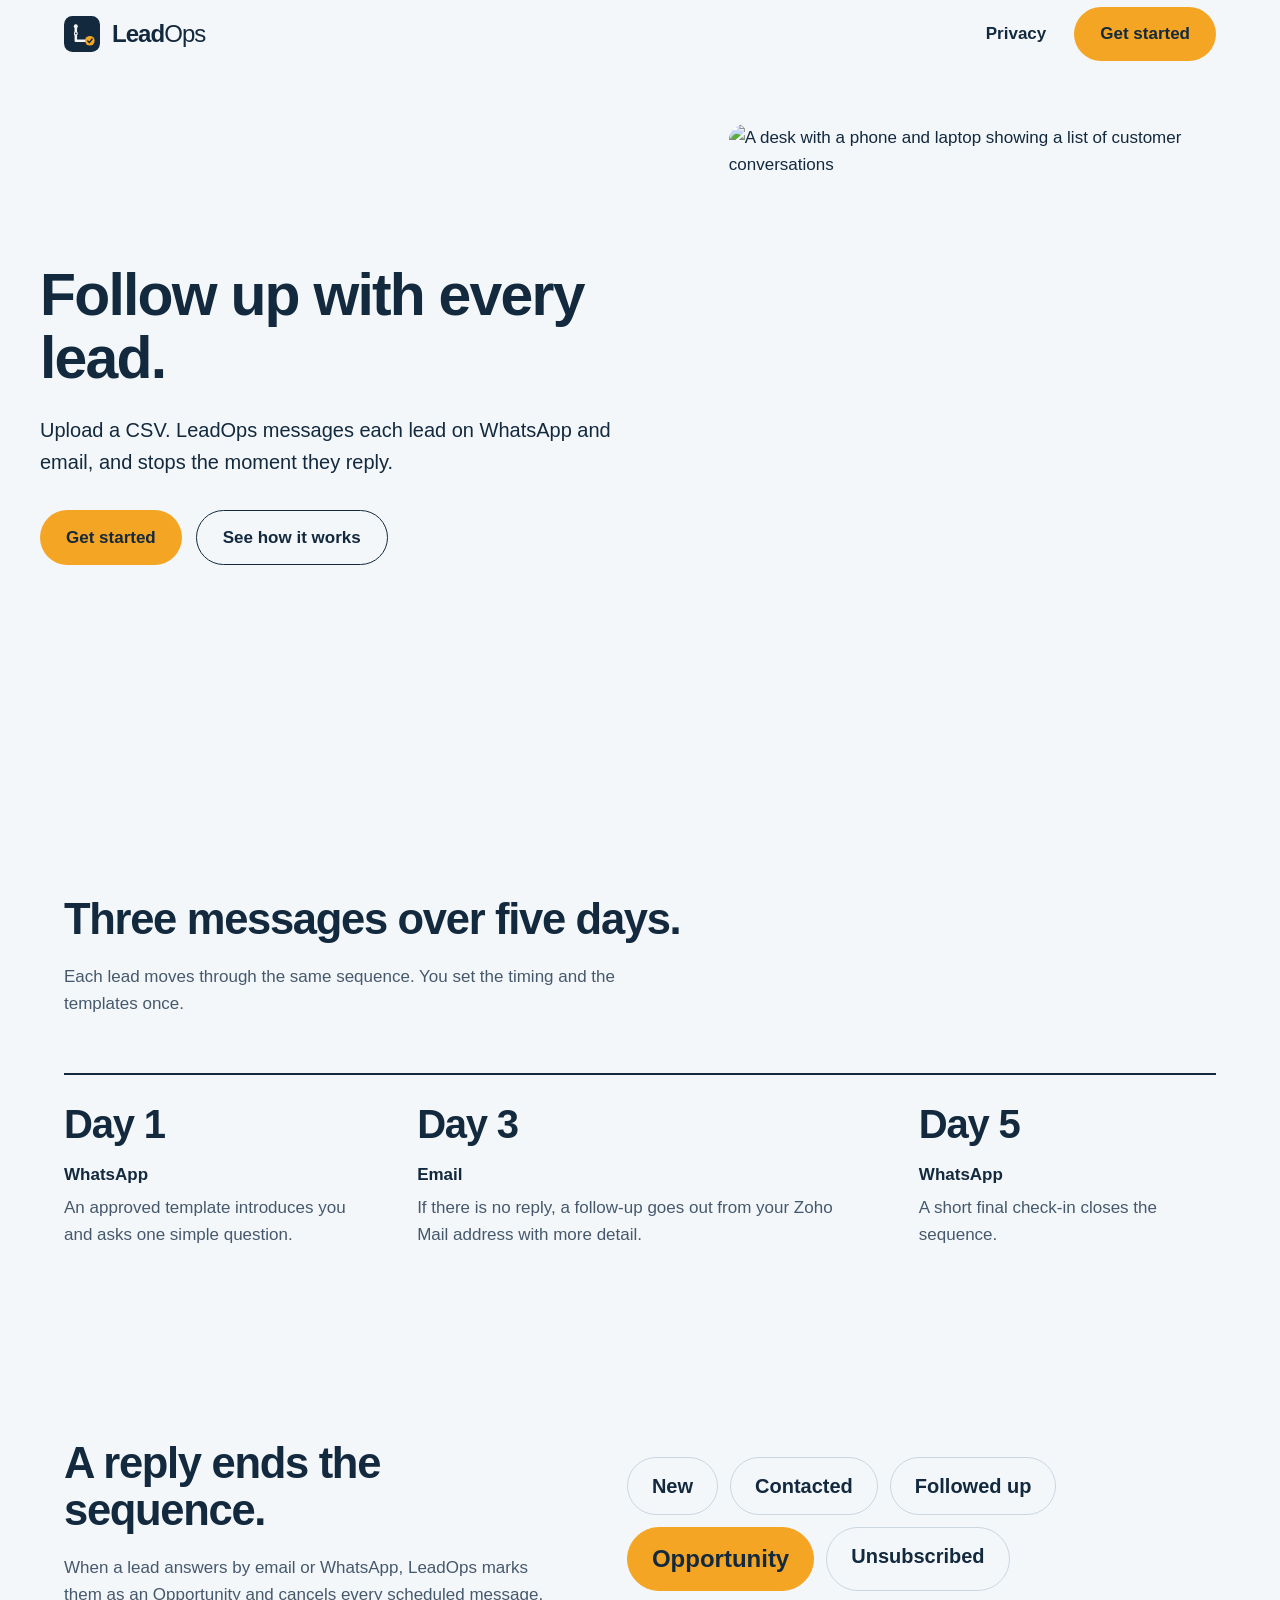
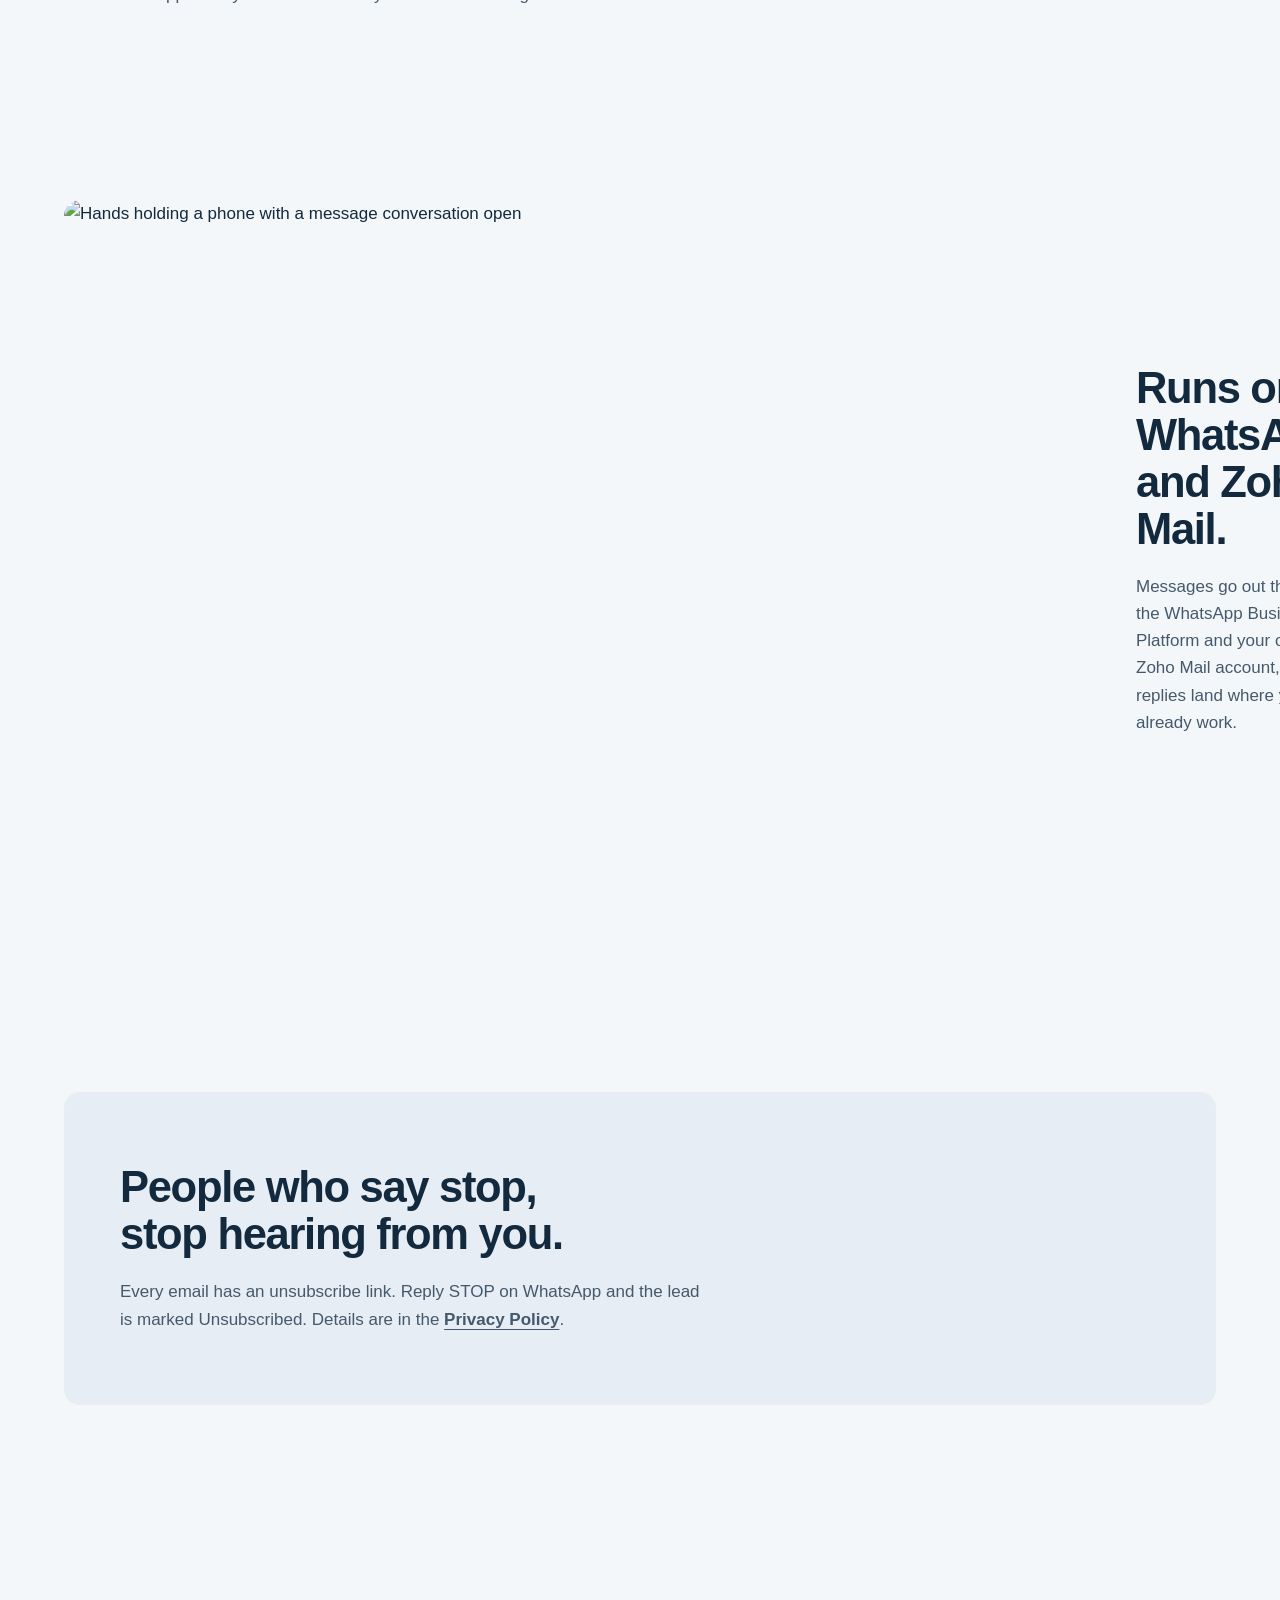
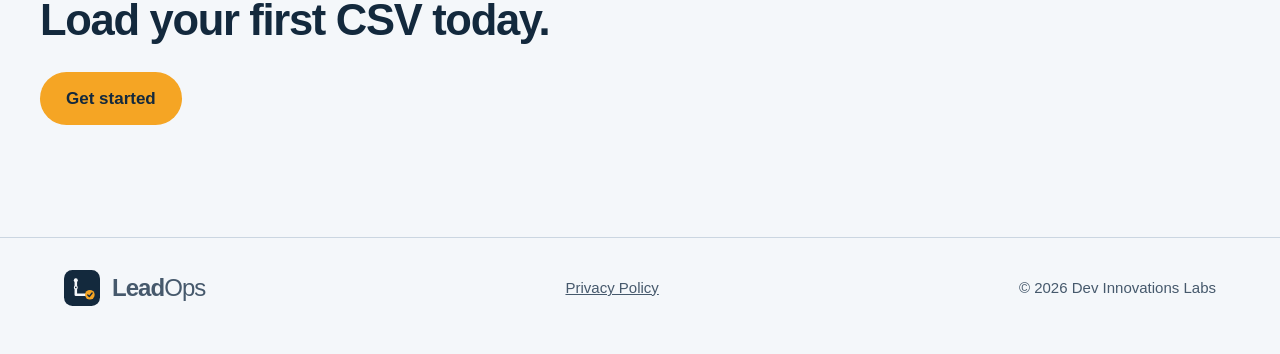
==== commit 3ff30e4e: "updated" ====
--- a/index.html
+++ b/index.html
@@ -52,5 +52,5 @@
  <div class="row"><a class="btn btn-primary" href="/signup">Get started</a></div>
 </div>
 </main>
-<footer><div class="wrap foot"><a class="brand" href="index.html" aria-label="LeadOps home"><svg viewBox="0 0 128 128" aria-hidden="true"><rect class="tile" width="128" height="128" rx="30"/><path d="M42 36V88H92" fill="none" stroke="#F4F7FA" stroke-width="9" stroke-linecap="round" stroke-linejoin="round"/><circle cx="42" cy="36" r="7" fill="#F4F7FA"/><circle class="tile" cx="42" cy="62" r="5" stroke="#F4F7FA" stroke-width="4"/><circle cx="92" cy="88" r="17" fill="#F5A524"/><path d="M84.5 88.5L90 94 100 82" fill="none" stroke="#13293D" stroke-width="5" stroke-linecap="round" stroke-linejoin="round"/></svg><span><b>Lead</b><span>Ops</span></span></a><nav><a href="privacy.html">Privacy Policy</a><a href="mailto:[PRIVACY EMAIL]">[PRIVACY EMAIL]</a></nav><span>&copy; 2026 [COMPANY LEGAL NAME]</span></div></footer>
+<footer><div class="wrap foot"><a class="brand" href="index.html" aria-label="LeadOps home"><svg viewBox="0 0 128 128" aria-hidden="true"><rect class="tile" width="128" height="128" rx="30"/><path d="M42 36V88H92" fill="none" stroke="#F4F7FA" stroke-width="9" stroke-linecap="round" stroke-linejoin="round"/><circle cx="42" cy="36" r="7" fill="#F4F7FA"/><circle class="tile" cx="42" cy="62" r="5" stroke="#F4F7FA" stroke-width="4"/><circle cx="92" cy="88" r="17" fill="#F5A524"/><path d="M84.5 88.5L90 94 100 82" fill="none" stroke="#13293D" stroke-width="5" stroke-linecap="round" stroke-linejoin="round"/></svg><span><b>Lead</b><span>Ops</span></span></a><nav><a href="privacy.html">Privacy Policy</a></nav><span>&copy; 2026 Dev Innovations Labs</span></div></footer>
 </body></html>
